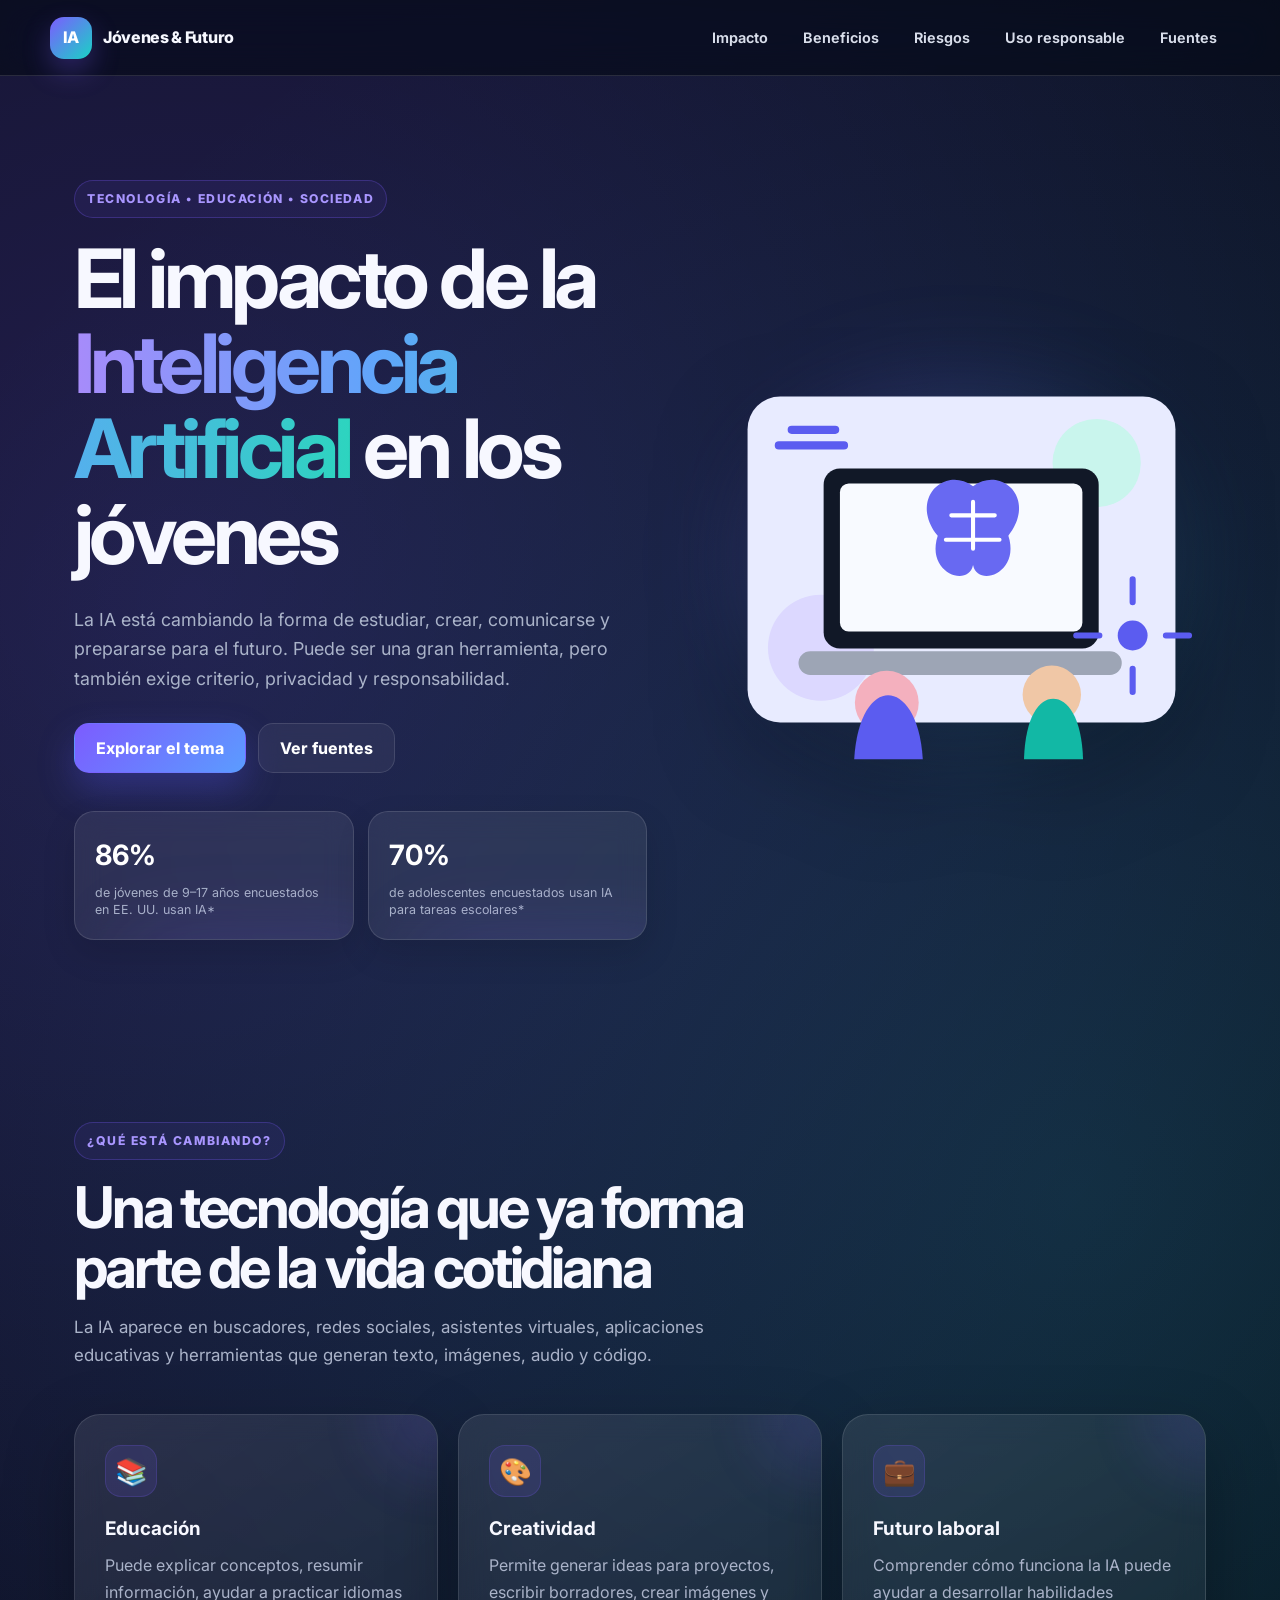
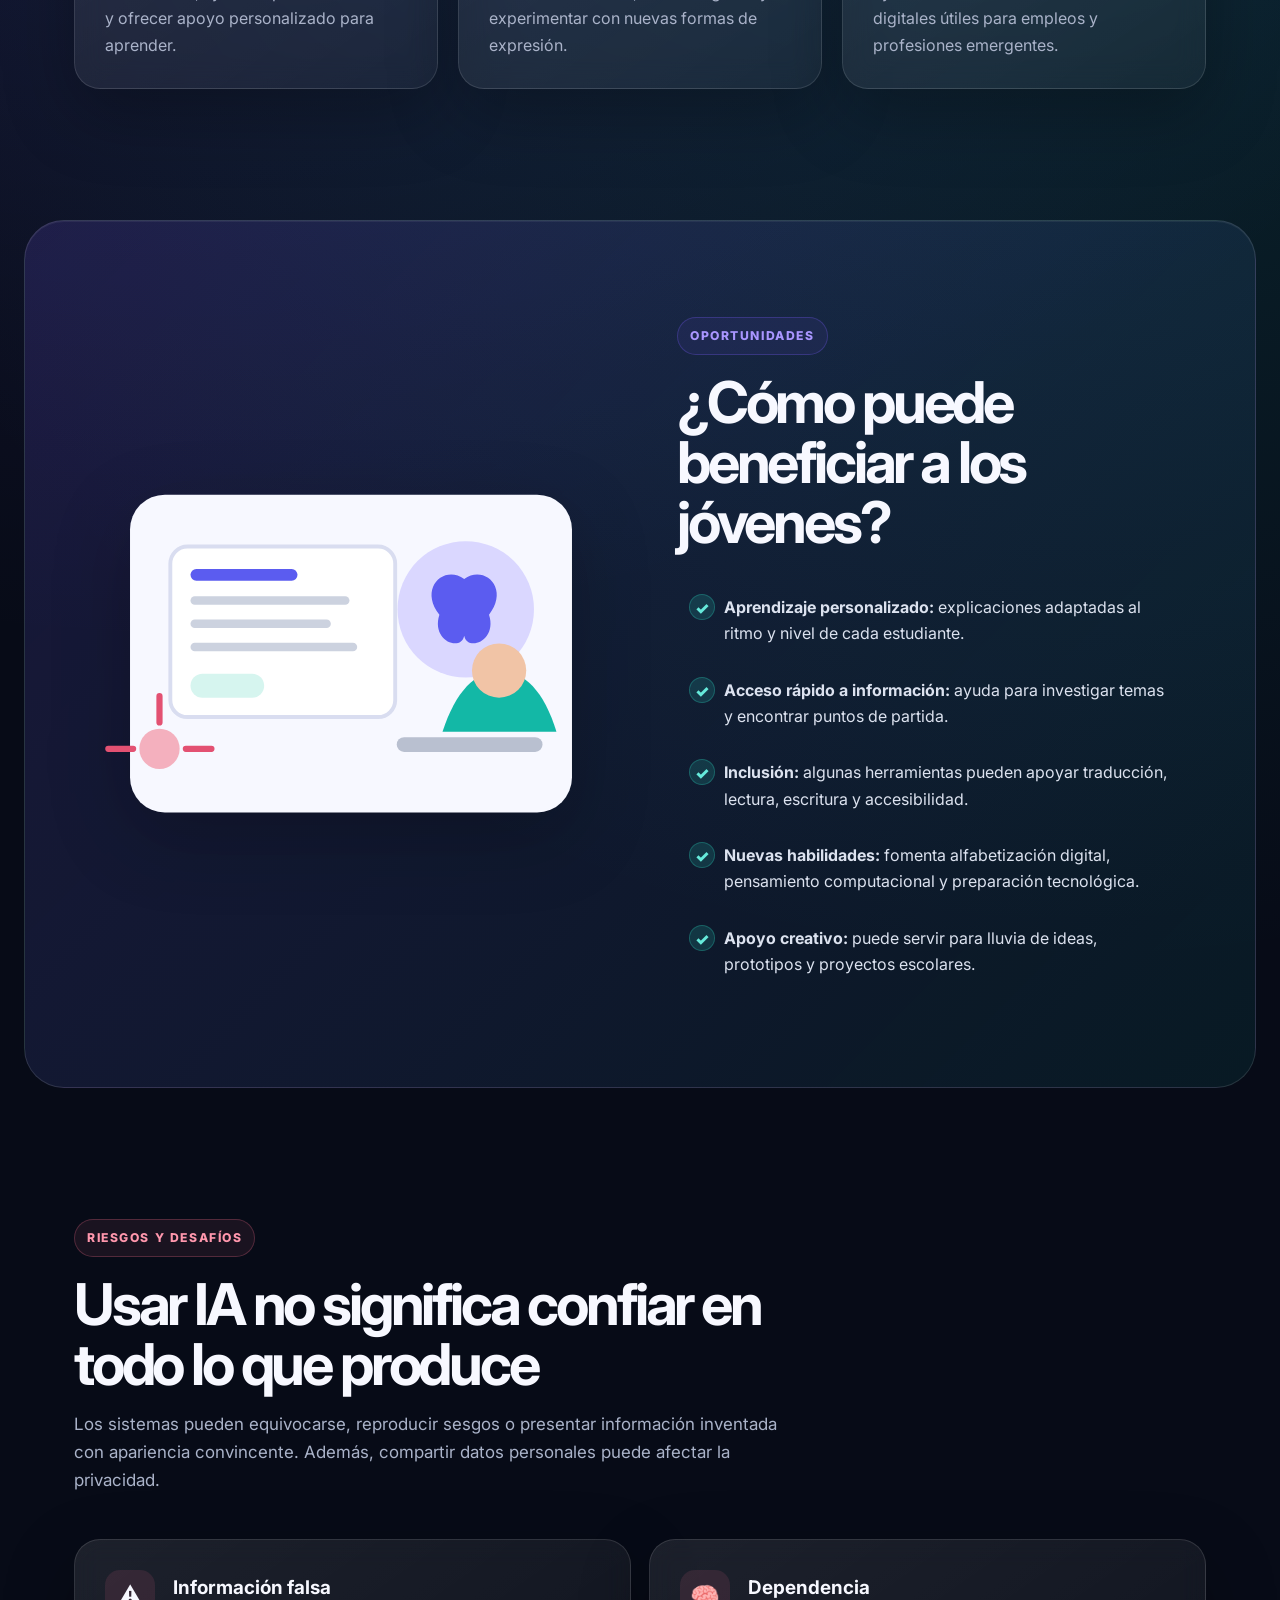
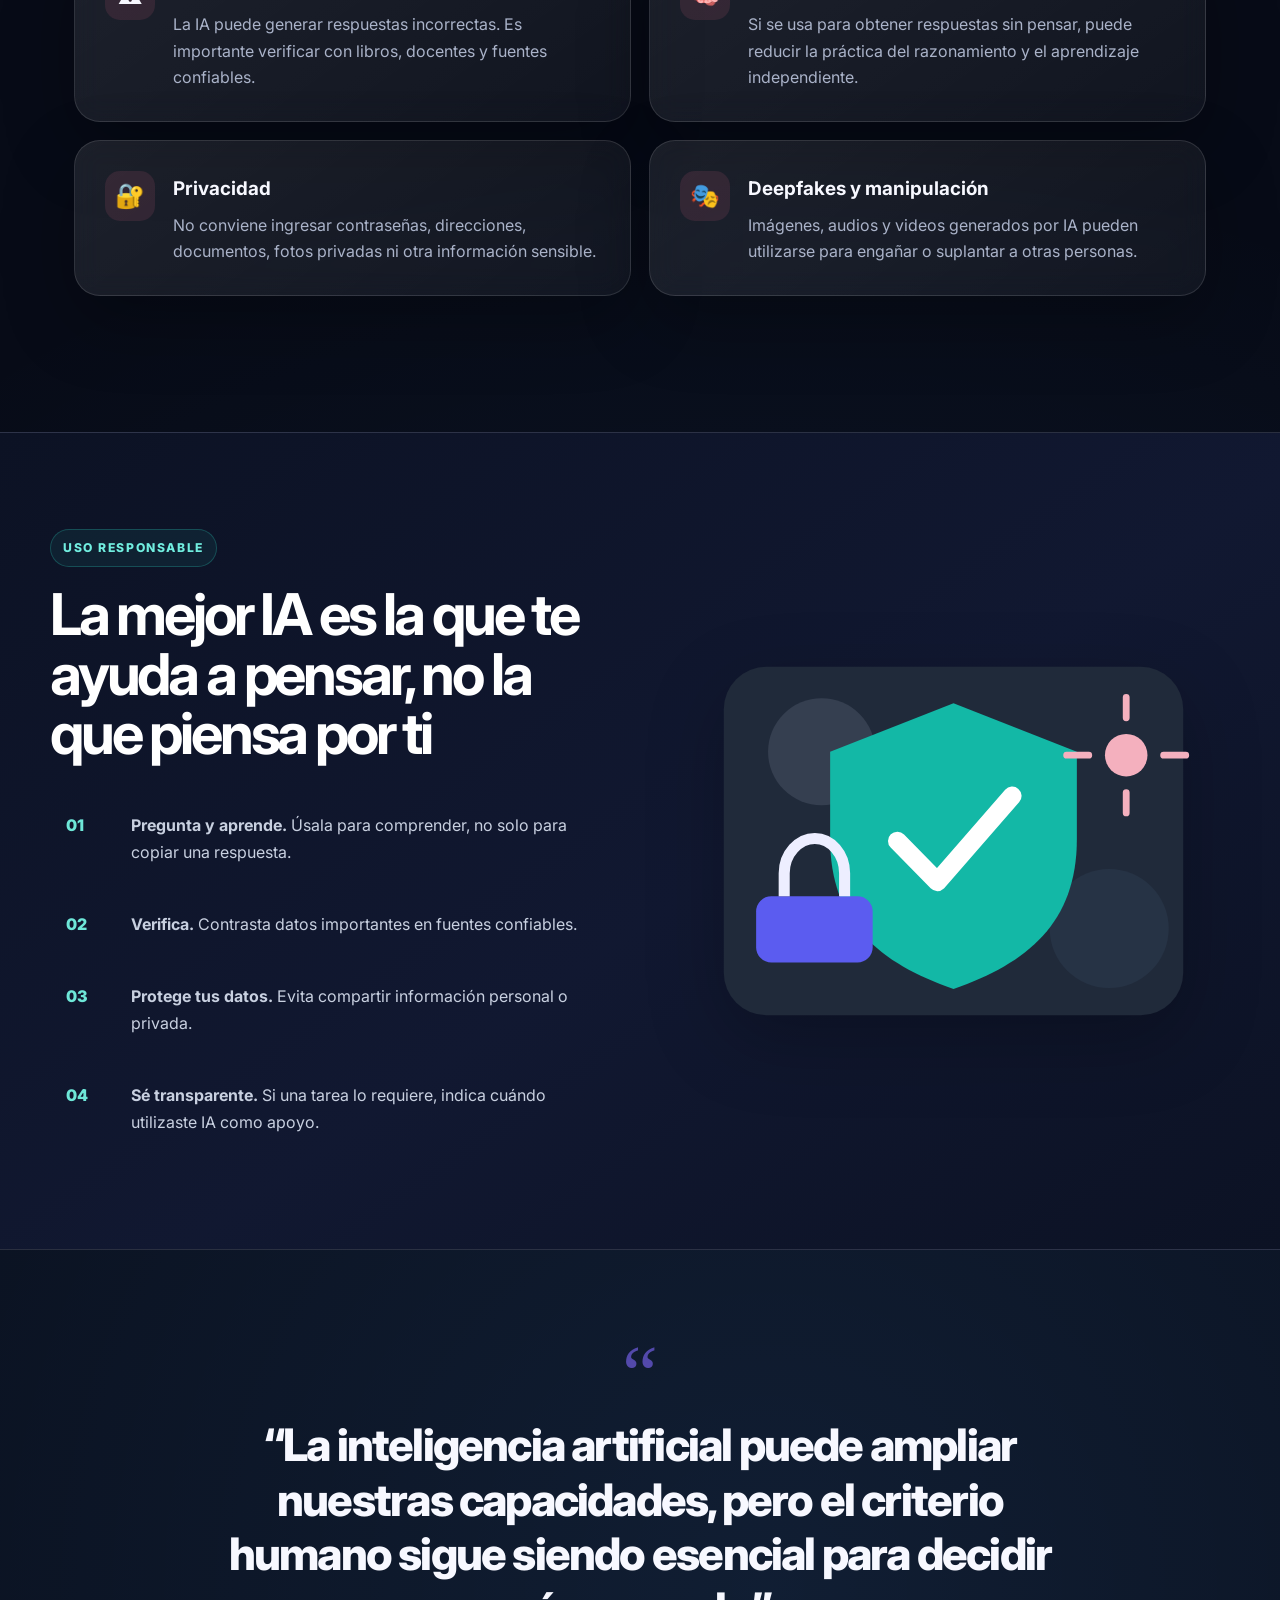
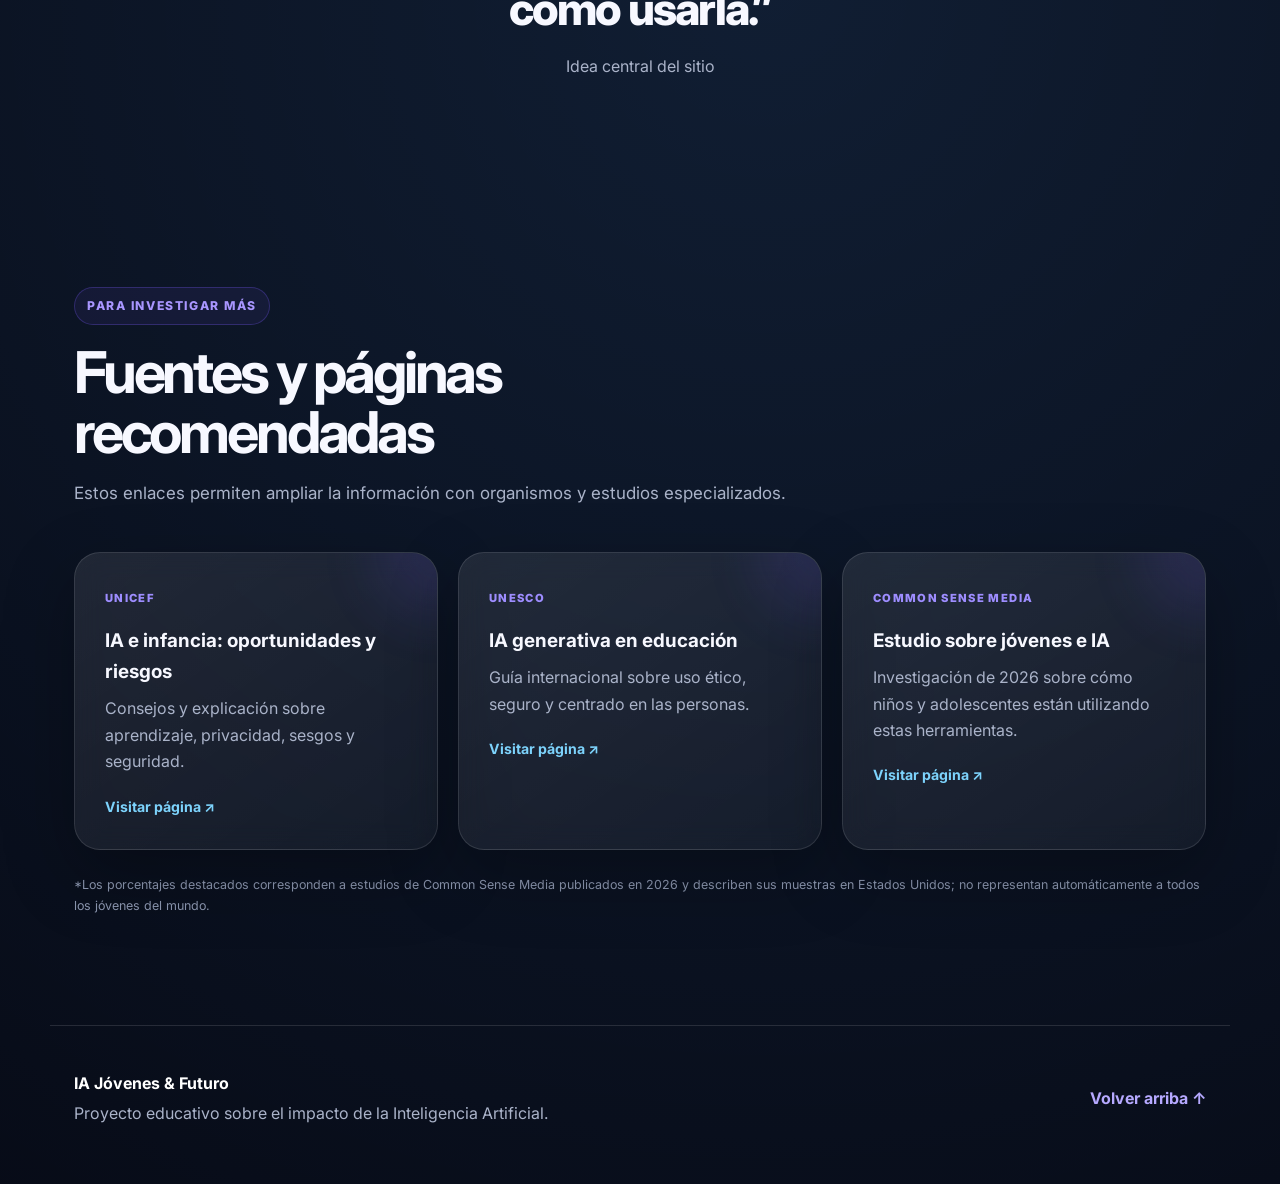
==== index.html @ 46a84ea4 "Add files via upload" ====
<!DOCTYPE html>
<html lang="es">
<head>
  <meta charset="UTF-8" />
  <meta name="viewport" content="width=device-width, initial-scale=1.0" />
  <meta name="description" content="Sitio educativo sobre el impacto de la inteligencia artificial en los jóvenes: beneficios, riesgos y uso responsable." />
  <title>IA y Jóvenes | Impacto de la Inteligencia Artificial</title>
  <link rel="preconnect" href="https://fonts.googleapis.com">
  <link rel="preconnect" href="https://fonts.gstatic.com" crossorigin>
  <link href="https://fonts.googleapis.com/css2?family=Inter:wght@400;500;600;700;800&display=swap" rel="stylesheet">
  <link rel="stylesheet" href="style.css" />
</head>
<body>
  <header class="topbar">
    <a class="brand" href="#inicio"><span class="brand-mark">IA</span><span>Jóvenes & Futuro</span></a>
    <button class="menu-btn" id="menuBtn" aria-label="Abrir menú">☰</button>
    <nav id="nav">
      <a href="#impacto">Impacto</a>
      <a href="#beneficios">Beneficios</a>
      <a href="#riesgos">Riesgos</a>
      <a href="#uso-responsable">Uso responsable</a>
      <a href="#fuentes">Fuentes</a>
    </nav>
  </header>

  <main>
    <section class="hero" id="inicio">
      <div class="hero-copy">
        <span class="eyebrow">Tecnología • Educación • Sociedad</span>
        <h1>El impacto de la <span>Inteligencia Artificial</span> en los jóvenes</h1>
        <p>La IA está cambiando la forma de estudiar, crear, comunicarse y prepararse para el futuro. Puede ser una gran herramienta, pero también exige criterio, privacidad y responsabilidad.</p>
        <div class="hero-actions">
          <a class="btn primary" href="#impacto">Explorar el tema</a>
          <a class="btn secondary" href="#fuentes">Ver fuentes</a>
        </div>
        <div class="stat-row">
          <div><strong>86%</strong><span>de jóvenes de 9–17 años encuestados en EE. UU. usan IA*</span></div>
          <div><strong>70%</strong><span>de adolescentes encuestados usan IA para tareas escolares*</span></div>
        </div>
      </div>
      <div class="hero-art">
        <img src="assets/hero-ai.svg" alt="Ilustración de jóvenes aprendiendo con inteligencia artificial" />
      </div>
    </section>

    <section class="section" id="impacto">
      <div class="section-heading">
        <span class="eyebrow">¿Qué está cambiando?</span>
        <h2>Una tecnología que ya forma parte de la vida cotidiana</h2>
        <p>La IA aparece en buscadores, redes sociales, asistentes virtuales, aplicaciones educativas y herramientas que generan texto, imágenes, audio y código.</p>
      </div>
      <div class="three-cards">
        <article class="card">
          <div class="icon">📚</div>
          <h3>Educación</h3>
          <p>Puede explicar conceptos, resumir información, ayudar a practicar idiomas y ofrecer apoyo personalizado para aprender.</p>
        </article>
        <article class="card">
          <div class="icon">🎨</div>
          <h3>Creatividad</h3>
          <p>Permite generar ideas para proyectos, escribir borradores, crear imágenes y experimentar con nuevas formas de expresión.</p>
        </article>
        <article class="card">
          <div class="icon">💼</div>
          <h3>Futuro laboral</h3>
          <p>Comprender cómo funciona la IA puede ayudar a desarrollar habilidades digitales útiles para empleos y profesiones emergentes.</p>
        </article>
      </div>
    </section>

    <section class="split section soft" id="beneficios">
      <div class="split-art"><img src="assets/learning-ai.svg" alt="Ilustración de aprendizaje con inteligencia artificial" /></div>
      <div class="split-copy">
        <span class="eyebrow">Oportunidades</span>
        <h2>¿Cómo puede beneficiar a los jóvenes?</h2>
        <ul class="check-list">
          <li><b>Aprendizaje personalizado:</b> explicaciones adaptadas al ritmo y nivel de cada estudiante.</li>
          <li><b>Acceso rápido a información:</b> ayuda para investigar temas y encontrar puntos de partida.</li>
          <li><b>Inclusión:</b> algunas herramientas pueden apoyar traducción, lectura, escritura y accesibilidad.</li>
          <li><b>Nuevas habilidades:</b> fomenta alfabetización digital, pensamiento computacional y preparación tecnológica.</li>
          <li><b>Apoyo creativo:</b> puede servir para lluvia de ideas, prototipos y proyectos escolares.</li>
        </ul>
      </div>
    </section>

    <section class="section" id="riesgos">
      <div class="section-heading">
        <span class="eyebrow danger-text">Riesgos y desafíos</span>
        <h2>Usar IA no significa confiar en todo lo que produce</h2>
        <p>Los sistemas pueden equivocarse, reproducir sesgos o presentar información inventada con apariencia convincente. Además, compartir datos personales puede afectar la privacidad.</p>
      </div>
      <div class="risk-grid">
        <article class="risk-card"><span>⚠️</span><div><h3>Información falsa</h3><p>La IA puede generar respuestas incorrectas. Es importante verificar con libros, docentes y fuentes confiables.</p></div></article>
        <article class="risk-card"><span>🧠</span><div><h3>Dependencia</h3><p>Si se usa para obtener respuestas sin pensar, puede reducir la práctica del razonamiento y el aprendizaje independiente.</p></div></article>
        <article class="risk-card"><span>🔐</span><div><h3>Privacidad</h3><p>No conviene ingresar contraseñas, direcciones, documentos, fotos privadas ni otra información sensible.</p></div></article>
        <article class="risk-card"><span>🎭</span><div><h3>Deepfakes y manipulación</h3><p>Imágenes, audios y videos generados por IA pueden utilizarse para engañar o suplantar a otras personas.</p></div></article>
      </div>
    </section>

    <section class="split section dark" id="uso-responsable">
      <div class="split-copy">
        <span class="eyebrow">Uso responsable</span>
        <h2>La mejor IA es la que te ayuda a pensar, no la que piensa por ti</h2>
        <div class="steps">
          <div><span>01</span><p><b>Pregunta y aprende.</b> Úsala para comprender, no solo para copiar una respuesta.</p></div>
          <div><span>02</span><p><b>Verifica.</b> Contrasta datos importantes en fuentes confiables.</p></div>
          <div><span>03</span><p><b>Protege tus datos.</b> Evita compartir información personal o privada.</p></div>
          <div><span>04</span><p><b>Sé transparente.</b> Si una tarea lo requiere, indica cuándo utilizaste IA como apoyo.</p></div>
        </div>
      </div>
      <div class="split-art"><img src="assets/safe-ai.svg" alt="Ilustración de seguridad y uso responsable de inteligencia artificial" /></div>
    </section>

    <section class="section quote-section">
      <blockquote>“La inteligencia artificial puede ampliar nuestras capacidades, pero el criterio humano sigue siendo esencial para decidir cómo usarla.”</blockquote>
      <p>Idea central del sitio</p>
    </section>

    <section class="section sources" id="fuentes">
      <div class="section-heading">
        <span class="eyebrow">Para investigar más</span>
        <h2>Fuentes y páginas recomendadas</h2>
        <p>Estos enlaces permiten ampliar la información con organismos y estudios especializados.</p>
      </div>
      <div class="source-grid">
        <a class="source-card" href="https://www.unicef.org/lac/crianza/seguridad-proteccion/inteligencia-artificial-infancia-oportunidades-riesgos-respuestas" target="_blank" rel="noopener noreferrer"><span>UNICEF</span><h3>IA e infancia: oportunidades y riesgos</h3><p>Consejos y explicación sobre aprendizaje, privacidad, sesgos y seguridad.</p><b>Visitar página ↗</b></a>
        <a class="source-card" href="https://www.unesco.org/es/articles/guia-para-el-uso-de-ia-generativa-en-educacion-e-investigacion" target="_blank" rel="noopener noreferrer"><span>UNESCO</span><h3>IA generativa en educación</h3><p>Guía internacional sobre uso ético, seguro y centrado en las personas.</p><b>Visitar página ↗</b></a>
        <a class="source-card" href="https://www.commonsensemedia.org/research/a-comprehensive-report-on-teens-tweens-and-ai" target="_blank" rel="noopener noreferrer"><span>COMMON SENSE MEDIA</span><h3>Estudio sobre jóvenes e IA</h3><p>Investigación de 2026 sobre cómo niños y adolescentes están utilizando estas herramientas.</p><b>Visitar página ↗</b></a>
      </div>
      <p class="footnote">*Los porcentajes destacados corresponden a estudios de Common Sense Media publicados en 2026 y describen sus muestras en Estados Unidos; no representan automáticamente a todos los jóvenes del mundo.</p>
    </section>
  </main>

  <footer>
    <div><strong>IA Jóvenes & Futuro</strong><p>Proyecto educativo sobre el impacto de la Inteligencia Artificial.</p></div>
    <a href="#inicio">Volver arriba ↑</a>
  </footer>
  <script src="app.js"></script>
</body>
</html>
---- style.css ----
:root{
  --bg:#070b17;
  --bg-soft:#0c1224;
  --surface:rgba(255,255,255,.075);
  --surface-strong:rgba(255,255,255,.11);
  --text:#f7f8ff;
  --muted:#aab3c9;
  --primary:#7c5cff;
  --primary-2:#19d3c5;
  --accent:#55a7ff;
  --danger:#ff6f91;
  --line:rgba(255,255,255,.12);
  --shadow:0 25px 70px rgba(0,0,0,.28);
  --radius:26px;
}

*{box-sizing:border-box}
html{scroll-behavior:smooth;scroll-padding-top:90px}
body{
  margin:0;
  font-family:Inter,system-ui,-apple-system,BlinkMacSystemFont,"Segoe UI",sans-serif;
  color:var(--text);
  background:
    radial-gradient(circle at 15% 10%,rgba(124,92,255,.23),transparent 30%),
    radial-gradient(circle at 84% 20%,rgba(25,211,197,.16),transparent 28%),
    radial-gradient(circle at 60% 80%,rgba(85,167,255,.12),transparent 30%),
    var(--bg);
  line-height:1.65;
  overflow-x:hidden;
}
body:before{
  content:"";
  position:fixed;
  inset:0;
  pointer-events:none;
  opacity:.2;
  background-image:linear-gradient(rgba(255,255,255,.025) 1px,transparent 1px),linear-gradient(90deg,rgba(255,255,255,.025) 1px,transparent 1px);
  background-size:42px 42px;
  mask-image:linear-gradient(to bottom,black,transparent 85%);
}
a{text-decoration:none;color:inherit}
img{max-width:100%}

.topbar{
  min-height:76px;
  padding:0 max(24px,calc((100% - 1180px)/2));
  display:flex;
  align-items:center;
  justify-content:space-between;
  position:sticky;
  top:0;
  z-index:100;
  background:rgba(7,11,23,.68);
  backdrop-filter:blur(18px) saturate(130%);
  -webkit-backdrop-filter:blur(18px) saturate(130%);
  border-bottom:1px solid var(--line);
}
.brand{display:flex;align-items:center;gap:11px;font-weight:800;letter-spacing:-.02em}
.brand-mark{
  width:42px;height:42px;border-radius:14px;display:grid;place-items:center;
  background:linear-gradient(135deg,var(--primary),var(--primary-2));
  color:white;box-shadow:0 12px 28px rgba(124,92,255,.3)
}
.topbar nav{display:flex;align-items:center;gap:9px}
.topbar nav a{
  padding:10px 13px;border-radius:12px;color:#d9deeb;font-size:.9rem;font-weight:650;
  transition:.22s ease
}
.topbar nav a:hover{color:white;background:rgba(255,255,255,.08);transform:translateY(-1px)}
.menu-btn{display:none;color:white;border:1px solid var(--line);background:var(--surface);border-radius:12px;padding:7px 11px;font-size:1.35rem;cursor:pointer}

.hero{
  max-width:1180px;margin:0 auto;padding:104px 24px 86px;
  min-height:calc(100vh - 76px);
  display:grid;grid-template-columns:1.08fr .92fr;gap:70px;align-items:center
}
.hero-copy{position:relative;z-index:2}
.eyebrow{
  display:inline-flex;align-items:center;gap:8px;
  color:#a996ff;font-weight:800;font-size:.76rem;letter-spacing:.13em;text-transform:uppercase;
  margin-bottom:18px;padding:8px 12px;border:1px solid rgba(124,92,255,.28);border-radius:999px;
  background:rgba(124,92,255,.08)
}
.hero h1,.section h2{line-height:1.04;letter-spacing:-.055em;margin:0}
.hero h1{font-size:clamp(3.3rem,6.4vw,6.4rem);max-width:820px}
.hero h1 span{
  background:linear-gradient(90deg,#a78bfa 0%,#60a5fa 46%,#2dd4bf 100%);
  -webkit-background-clip:text;background-clip:text;color:transparent
}
.hero-copy>p{font-size:1.12rem;color:var(--muted);max-width:680px;margin:28px 0 30px}
.hero-actions{display:flex;gap:12px;flex-wrap:wrap}
.btn{
  display:inline-flex;align-items:center;justify-content:center;min-height:50px;padding:0 21px;
  border-radius:15px;font-weight:750;transition:.25s ease;border:1px solid transparent
}
.btn:hover{transform:translateY(-3px)}
.primary{background:linear-gradient(135deg,var(--primary),#5b9cff);color:white;box-shadow:0 16px 36px rgba(87,87,244,.3)}
.secondary{border-color:var(--line);background:rgba(255,255,255,.055);color:white;backdrop-filter:blur(10px)}
.secondary:hover{background:rgba(255,255,255,.1)}
.stat-row{display:grid;grid-template-columns:repeat(2,minmax(0,1fr));gap:14px;margin-top:38px}
.stat-row div{
  position:relative;overflow:hidden;background:var(--surface);border:1px solid var(--line);
  border-radius:20px;padding:20px;backdrop-filter:blur(14px);box-shadow:0 14px 34px rgba(0,0,0,.12)
}
.stat-row div:after{content:"";position:absolute;inset:auto -20% -65% 20%;height:80px;background:var(--primary);filter:blur(45px);opacity:.2}
.stat-row strong{font-size:1.75rem;display:block;color:white}
.stat-row span{display:block;color:var(--muted);font-size:.78rem;line-height:1.4;margin-top:5px}
.hero-art{position:relative}
.hero-art:before{
  content:"";position:absolute;inset:12% 8%;border-radius:50%;background:linear-gradient(135deg,rgba(124,92,255,.35),rgba(25,211,197,.2));filter:blur(55px)
}
.hero-art img{position:relative;width:100%;display:block;filter:drop-shadow(0 30px 45px rgba(0,0,0,.26));animation:float 5.5s ease-in-out infinite}
@keyframes float{0%,100%{transform:translateY(0)}50%{transform:translateY(-12px)}}

.section{max-width:1180px;margin:0 auto;padding:96px 24px;position:relative}
.section-heading{max-width:780px;margin-bottom:44px}
.section h2{font-size:clamp(2.35rem,4.5vw,4.2rem)}
.section-heading p{color:var(--muted);font-size:1.06rem;max-width:720px}
.three-cards,.source-grid{display:grid;grid-template-columns:repeat(3,1fr);gap:20px}
.card,.risk-card,.source-card{
  background:linear-gradient(145deg,rgba(255,255,255,.09),rgba(255,255,255,.045));
  border:1px solid var(--line);border-radius:var(--radius);padding:30px;
  box-shadow:var(--shadow);backdrop-filter:blur(14px);position:relative;overflow:hidden
}
.card:before,.source-card:before{
  content:"";position:absolute;width:130px;height:130px;border-radius:50%;right:-65px;top:-65px;
  background:var(--primary);filter:blur(28px);opacity:.12
}
.card{transition:transform .25s ease,border-color .25s ease,background .25s ease}
.card:hover{transform:translateY(-8px);border-color:rgba(124,92,255,.42);background:linear-gradient(145deg,rgba(255,255,255,.12),rgba(255,255,255,.055))}
.card .icon{width:52px;height:52px;border-radius:16px;display:grid;place-items:center;font-size:1.65rem;background:rgba(124,92,255,.13);border:1px solid rgba(124,92,255,.2)}
.card h3,.risk-card h3,.source-card h3{margin:16px 0 8px;font-size:1.18rem}
.card p,.risk-card p,.source-card p{margin:0;color:var(--muted)}

.soft{
  max-width:calc(100% - 48px);margin:35px auto;border-radius:40px;
  background:linear-gradient(135deg,rgba(124,92,255,.16),rgba(25,211,197,.075));
  border:1px solid var(--line);padding-left:max(24px,calc((100% - 1132px)/2));padding-right:max(24px,calc((100% - 1132px)/2));
  box-shadow:inset 0 1px rgba(255,255,255,.06)
}
.split{display:grid;grid-template-columns:1fr 1fr;gap:74px;align-items:center}
.split-art img{width:100%;display:block;filter:drop-shadow(0 24px 38px rgba(0,0,0,.22))}
.check-list{padding:0;margin:28px 0 0;list-style:none;display:grid;gap:4px}
.check-list li{position:relative;padding:13px 14px 13px 47px;border-radius:14px;color:#dce2ef}
.check-list li:hover{background:rgba(255,255,255,.045)}
.check-list li:before{content:'✓';position:absolute;left:12px;top:13px;width:24px;height:24px;border-radius:50%;display:grid;place-items:center;background:rgba(45,212,191,.16);color:#66eadb;font-weight:900;border:1px solid rgba(45,212,191,.28)}

.risk-grid{display:grid;grid-template-columns:repeat(2,1fr);gap:18px}
.risk-card{display:flex;gap:18px;transition:.25s ease}
.risk-card:hover{transform:translateY(-5px);border-color:rgba(255,111,145,.35)}
.risk-card>span{flex:0 0 50px;width:50px;height:50px;display:grid;place-items:center;border-radius:15px;background:rgba(255,111,145,.11);font-size:1.5rem}
.risk-card h3{margin-top:2px}.danger-text{color:#ff97ad;border-color:rgba(255,111,145,.25);background:rgba(255,111,145,.08)}

.dark{
  max-width:none;background:linear-gradient(145deg,#0c1224,#111831 55%,#0c1224);
  color:#fff;padding-left:max(24px,calc((100% - 1180px)/2));padding-right:max(24px,calc((100% - 1180px)/2));
  margin-top:40px;border-top:1px solid var(--line);border-bottom:1px solid var(--line)
}
.dark .eyebrow{color:#71eee0;border-color:rgba(45,212,191,.25);background:rgba(45,212,191,.075)}
.steps{margin-top:30px;display:grid;gap:10px}
.steps>div{display:grid;grid-template-columns:52px 1fr;gap:13px;padding:17px 15px;border:1px solid transparent;border-radius:15px;transition:.2s ease}
.steps>div:hover{background:rgba(255,255,255,.045);border-color:var(--line)}
.steps span{font-weight:850;color:#6ee7d8}.steps p{margin:0;color:#c8d0e0}

.quote-section{text-align:center;max-width:940px}
.quote-section:before{content:"“";display:block;font-size:5rem;line-height:.7;color:#8069ff;opacity:.6;font-family:Georgia,serif}
.quote-section blockquote{font-size:clamp(1.8rem,3.5vw,3.1rem);line-height:1.22;font-weight:800;letter-spacing:-.04em;margin:16px 0 0}
.quote-section p{color:var(--muted)}
.source-card{display:block;transition:.25s ease}
.source-card:hover{transform:translateY(-7px);border-color:rgba(96,165,250,.36);box-shadow:0 28px 60px rgba(0,0,0,.32)}
.source-card>span{font-size:.7rem;font-weight:850;letter-spacing:.12em;color:#9e8dff}
.source-card b{display:inline-block;margin-top:20px;font-size:.88rem;color:#7dd3fc}
.footnote{color:#8d98b1;font-size:.78rem;margin-top:25px}

footer{max-width:1180px;margin:0 auto;padding:44px 24px 58px;border-top:1px solid var(--line);display:flex;align-items:center;justify-content:space-between;color:var(--muted)}
footer strong{color:white}footer p{margin:4px 0 0}footer a{color:#b6a9ff;font-weight:700}

.reveal{opacity:0;transform:translateY(24px);transition:opacity .7s ease,transform .7s ease}
.reveal.visible{opacity:1;transform:none}

@media(max-width:900px){
  .topbar nav{display:none;position:absolute;top:76px;left:14px;right:14px;background:rgba(12,18,36,.97);padding:14px;border:1px solid var(--line);border-radius:18px;flex-direction:column;align-items:stretch;box-shadow:var(--shadow)}
  .topbar nav.open{display:flex}.menu-btn{display:block}
  .hero,.split{grid-template-columns:1fr}.hero{padding-top:62px;gap:44px;min-height:auto}.hero-art{order:-1}.hero-art img{max-width:520px;margin:auto}
  .three-cards,.source-grid{grid-template-columns:1fr}.risk-grid{grid-template-columns:1fr}.soft{max-width:calc(100% - 24px);border-radius:30px}.stat-row{grid-template-columns:1fr 1fr}
}
@media(max-width:560px){
  .topbar{min-height:68px}.brand span:last-child{font-size:.92rem}.brand-mark{width:38px;height:38px}
  .hero{padding:46px 18px 66px}.hero h1{font-size:clamp(2.7rem,14vw,4rem)}.hero-copy>p{font-size:1rem}
  .section{padding:72px 18px}.section h2{font-size:2.45rem}.stat-row{grid-template-columns:1fr}.hero-actions{display:grid}.btn{width:100%}
  .card,.risk-card,.source-card{padding:23px;border-radius:22px}.soft{padding-left:18px;padding-right:18px}
  footer{align-items:flex-start;gap:20px;flex-direction:column;padding-left:18px;padding-right:18px}
}
@media(prefers-reduced-motion:reduce){*{scroll-behavior:auto!important}.hero-art img{animation:none}.reveal{opacity:1;transform:none;transition:none}}
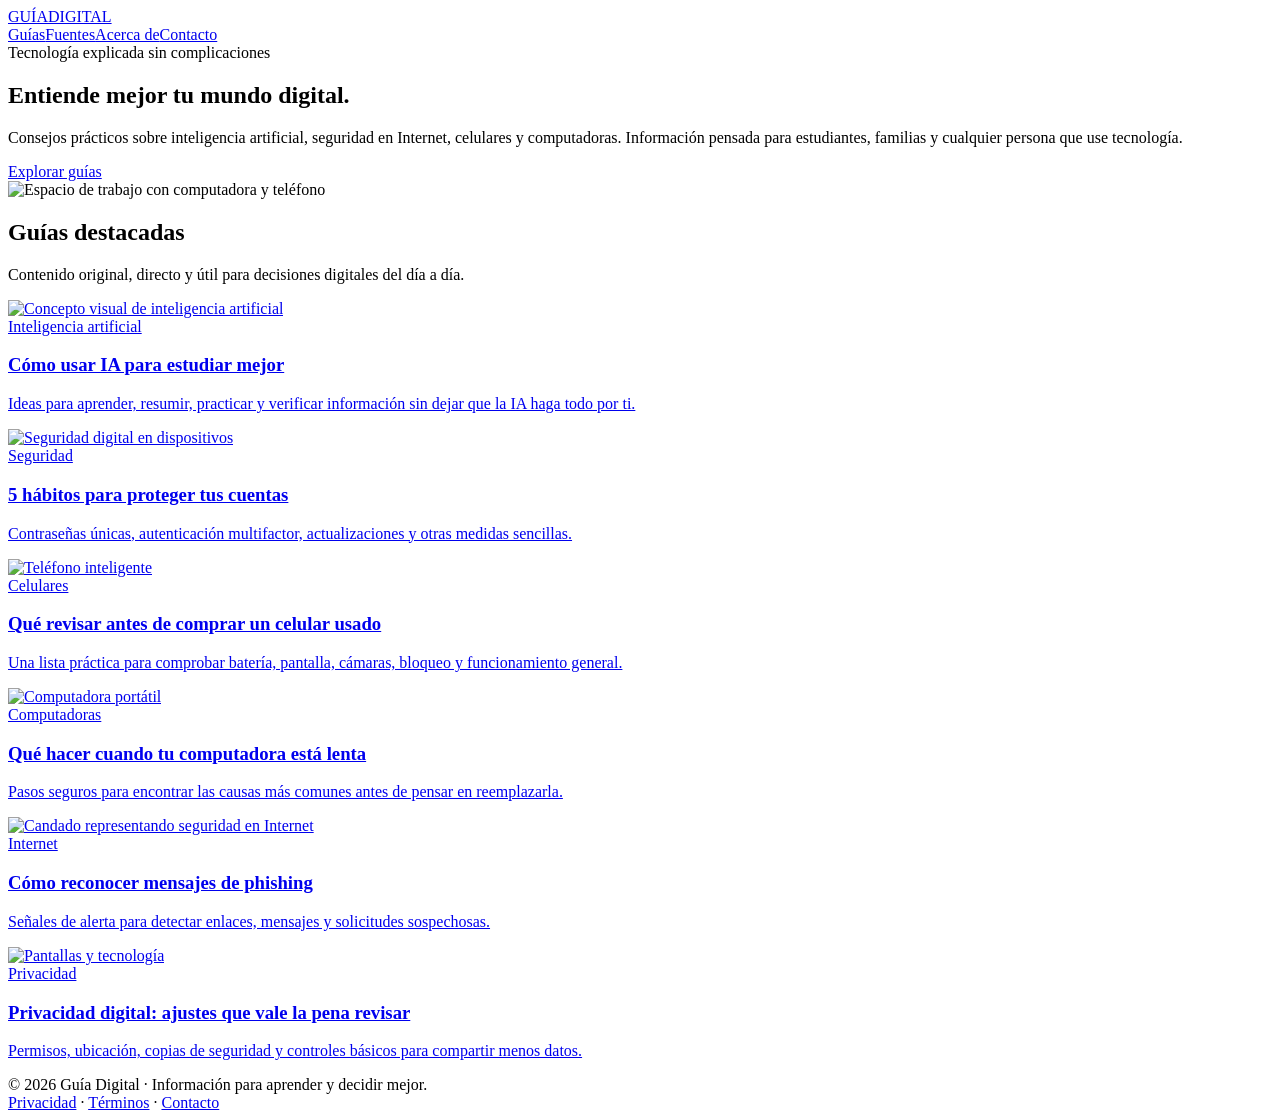
==== commit 0a7a35e3: "Actualizar sitio a Guia Digital Updated the HTML structure and content, including changes to the tit" ====
--- a/index.html
+++ b/index.html
@@ -1,140 +1,13 @@
-<!DOCTYPE html>
-<html lang="es">
-<head>
-  <meta charset="UTF-8" />
-  <meta name="viewport" content="width=device-width, initial-scale=1.0" />
-  <meta name="description" content="Sitio educativo sobre el impacto de la inteligencia artificial en los jóvenes: beneficios, riesgos y uso responsable." />
-  <title>IA y Jóvenes | Impacto de la Inteligencia Artificial</title>
-  <link rel="preconnect" href="https://fonts.googleapis.com">
-  <link rel="preconnect" href="https://fonts.gstatic.com" crossorigin>
-  <link href="https://fonts.googleapis.com/css2?family=Inter:wght@400;500;600;700;800&display=swap" rel="stylesheet">
-  <link rel="stylesheet" href="style.css" />
-</head>
-<body>
-  <header class="topbar">
-    <a class="brand" href="#inicio"><span class="brand-mark">IA</span><span>Jóvenes & Futuro</span></a>
-    <button class="menu-btn" id="menuBtn" aria-label="Abrir menú">☰</button>
-    <nav id="nav">
-      <a href="#impacto">Impacto</a>
-      <a href="#beneficios">Beneficios</a>
-      <a href="#riesgos">Riesgos</a>
-      <a href="#uso-responsable">Uso responsable</a>
-      <a href="#fuentes">Fuentes</a>
-    </nav>
-  </header>
-
-  <main>
-    <section class="hero" id="inicio">
-      <div class="hero-copy">
-        <span class="eyebrow">Tecnología • Educación • Sociedad</span>
-        <h1>El impacto de la <span>Inteligencia Artificial</span> en los jóvenes</h1>
-        <p>La IA está cambiando la forma de estudiar, crear, comunicarse y prepararse para el futuro. Puede ser una gran herramienta, pero también exige criterio, privacidad y responsabilidad.</p>
-        <div class="hero-actions">
-          <a class="btn primary" href="#impacto">Explorar el tema</a>
-          <a class="btn secondary" href="#fuentes">Ver fuentes</a>
-        </div>
-        <div class="stat-row">
-          <div><strong>86%</strong><span>de jóvenes de 9–17 años encuestados en EE. UU. usan IA*</span></div>
-          <div><strong>70%</strong><span>de adolescentes encuestados usan IA para tareas escolares*</span></div>
-        </div>
-      </div>
-      <div class="hero-art">
-        <img src="assets/hero-ai.svg" alt="Ilustración de jóvenes aprendiendo con inteligencia artificial" />
-      </div>
-    </section>
-
-    <section class="section" id="impacto">
-      <div class="section-heading">
-        <span class="eyebrow">¿Qué está cambiando?</span>
-        <h2>Una tecnología que ya forma parte de la vida cotidiana</h2>
-        <p>La IA aparece en buscadores, redes sociales, asistentes virtuales, aplicaciones educativas y herramientas que generan texto, imágenes, audio y código.</p>
-      </div>
-      <div class="three-cards">
-        <article class="card">
-          <div class="icon">📚</div>
-          <h3>Educación</h3>
-          <p>Puede explicar conceptos, resumir información, ayudar a practicar idiomas y ofrecer apoyo personalizado para aprender.</p>
-        </article>
-        <article class="card">
-          <div class="icon">🎨</div>
-          <h3>Creatividad</h3>
-          <p>Permite generar ideas para proyectos, escribir borradores, crear imágenes y experimentar con nuevas formas de expresión.</p>
-        </article>
-        <article class="card">
-          <div class="icon">💼</div>
-          <h3>Futuro laboral</h3>
-          <p>Comprender cómo funciona la IA puede ayudar a desarrollar habilidades digitales útiles para empleos y profesiones emergentes.</p>
-        </article>
-      </div>
-    </section>
-
-    <section class="split section soft" id="beneficios">
-      <div class="split-art"><img src="assets/learning-ai.svg" alt="Ilustración de aprendizaje con inteligencia artificial" /></div>
-      <div class="split-copy">
-        <span class="eyebrow">Oportunidades</span>
-        <h2>¿Cómo puede beneficiar a los jóvenes?</h2>
-        <ul class="check-list">
-          <li><b>Aprendizaje personalizado:</b> explicaciones adaptadas al ritmo y nivel de cada estudiante.</li>
-          <li><b>Acceso rápido a información:</b> ayuda para investigar temas y encontrar puntos de partida.</li>
-          <li><b>Inclusión:</b> algunas herramientas pueden apoyar traducción, lectura, escritura y accesibilidad.</li>
-          <li><b>Nuevas habilidades:</b> fomenta alfabetización digital, pensamiento computacional y preparación tecnológica.</li>
-          <li><b>Apoyo creativo:</b> puede servir para lluvia de ideas, prototipos y proyectos escolares.</li>
-        </ul>
-      </div>
-    </section>
-
-    <section class="section" id="riesgos">
-      <div class="section-heading">
-        <span class="eyebrow danger-text">Riesgos y desafíos</span>
-        <h2>Usar IA no significa confiar en todo lo que produce</h2>
-        <p>Los sistemas pueden equivocarse, reproducir sesgos o presentar información inventada con apariencia convincente. Además, compartir datos personales puede afectar la privacidad.</p>
-      </div>
-      <div class="risk-grid">
-        <article class="risk-card"><span>⚠️</span><div><h3>Información falsa</h3><p>La IA puede generar respuestas incorrectas. Es importante verificar con libros, docentes y fuentes confiables.</p></div></article>
-        <article class="risk-card"><span>🧠</span><div><h3>Dependencia</h3><p>Si se usa para obtener respuestas sin pensar, puede reducir la práctica del razonamiento y el aprendizaje independiente.</p></div></article>
-        <article class="risk-card"><span>🔐</span><div><h3>Privacidad</h3><p>No conviene ingresar contraseñas, direcciones, documentos, fotos privadas ni otra información sensible.</p></div></article>
-        <article class="risk-card"><span>🎭</span><div><h3>Deepfakes y manipulación</h3><p>Imágenes, audios y videos generados por IA pueden utilizarse para engañar o suplantar a otras personas.</p></div></article>
-      </div>
-    </section>
-
-    <section class="split section dark" id="uso-responsable">
-      <div class="split-copy">
-        <span class="eyebrow">Uso responsable</span>
-        <h2>La mejor IA es la que te ayuda a pensar, no la que piensa por ti</h2>
-        <div class="steps">
-          <div><span>01</span><p><b>Pregunta y aprende.</b> Úsala para comprender, no solo para copiar una respuesta.</p></div>
-          <div><span>02</span><p><b>Verifica.</b> Contrasta datos importantes en fuentes confiables.</p></div>
-          <div><span>03</span><p><b>Protege tus datos.</b> Evita compartir información personal o privada.</p></div>
-          <div><span>04</span><p><b>Sé transparente.</b> Si una tarea lo requiere, indica cuándo utilizaste IA como apoyo.</p></div>
-        </div>
-      </div>
-      <div class="split-art"><img src="assets/safe-ai.svg" alt="Ilustración de seguridad y uso responsable de inteligencia artificial" /></div>
-    </section>
-
-    <section class="section quote-section">
-      <blockquote>“La inteligencia artificial puede ampliar nuestras capacidades, pero el criterio humano sigue siendo esencial para decidir cómo usarla.”</blockquote>
-      <p>Idea central del sitio</p>
-    </section>
-
-    <section class="section sources" id="fuentes">
-      <div class="section-heading">
-        <span class="eyebrow">Para investigar más</span>
-        <h2>Fuentes y páginas recomendadas</h2>
-        <p>Estos enlaces permiten ampliar la información con organismos y estudios especializados.</p>
-      </div>
-      <div class="source-grid">
-        <a class="source-card" href="https://www.unicef.org/lac/crianza/seguridad-proteccion/inteligencia-artificial-infancia-oportunidades-riesgos-respuestas" target="_blank" rel="noopener noreferrer"><span>UNICEF</span><h3>IA e infancia: oportunidades y riesgos</h3><p>Consejos y explicación sobre aprendizaje, privacidad, sesgos y seguridad.</p><b>Visitar página ↗</b></a>
-        <a class="source-card" href="https://www.unesco.org/es/articles/guia-para-el-uso-de-ia-generativa-en-educacion-e-investigacion" target="_blank" rel="noopener noreferrer"><span>UNESCO</span><h3>IA generativa en educación</h3><p>Guía internacional sobre uso ético, seguro y centrado en las personas.</p><b>Visitar página ↗</b></a>
-        <a class="source-card" href="https://www.commonsensemedia.org/research/a-comprehensive-report-on-teens-tweens-and-ai" target="_blank" rel="noopener noreferrer"><span>COMMON SENSE MEDIA</span><h3>Estudio sobre jóvenes e IA</h3><p>Investigación de 2026 sobre cómo niños y adolescentes están utilizando estas herramientas.</p><b>Visitar página ↗</b></a>
-      </div>
-      <p class="footnote">*Los porcentajes destacados corresponden a estudios de Common Sense Media publicados en 2026 y describen sus muestras en Estados Unidos; no representan automáticamente a todos los jóvenes del mundo.</p>
-    </section>
-  </main>
-
-  <footer>
-    <div><strong>IA Jóvenes & Futuro</strong><p>Proyecto educativo sobre el impacto de la Inteligencia Artificial.</p></div>
-    <a href="#inicio">Volver arriba ↑</a>
-  </footer>
-  <script src="app.js"></script>
-</body>
-</html>
+<!doctype html><html lang="es"><head><script async src="https://pagead2.googlesyndication.com/pagead/js/adsbygoogle.js?client=ca-pub-3367252600270071"
+     crossorigin="anonymous"></script><meta charset="utf-8"><meta name="viewport" content="width=device-width,initial-scale=1"><meta name="description" content="Guías claras sobre tecnología, inteligencia artificial, seguridad digital y dispositivos para la vida diaria."><title>Guía Digital | Tecnología para todos</title><link rel="stylesheet" href="styles.css"></head><body>
+<header class="top"><nav class="wrap"><a class="brand" href="index.html">GUÍA<span>DIGITAL</span></a><div class="links"><a href="#guias">Guías</a><a href="#fuentes">Fuentes</a><a href="acerca.html">Acerca de</a><a href="contacto.html">Contacto</a></div></nav></header>
+<main><section class="hero"><div class="wrap hero-grid"><div><div class="eyebrow">Tecnología explicada sin complicaciones</div><h1>Entiende mejor tu mundo digital.</h1><p class="lead">Consejos prácticos sobre inteligencia artificial, seguridad en Internet, celulares y computadoras. Información pensada para estudiantes, familias y cualquier persona que use tecnología.</p><a class="btn" href="#guias">Explorar guías</a></div><img src="https://images.unsplash.com/photo-1624909071865-52f42fbe0650?auto=format&fit=crop&w=1400&q=82" alt="Espacio de trabajo con computadora y teléfono"></div></section>
+<section id="guias"><div class="wrap"><h2 class="section-title">Guías destacadas</h2><p class="section-sub">Contenido original, directo y útil para decisiones digitales del día a día.</p><div class="grid">
+<a class="card" href="articulos/ia-estudio.html"><img src="https://images.unsplash.com/photo-1677442136019-21780ecad995?auto=format&fit=crop&w=900&q=80" alt="Concepto visual de inteligencia artificial"><div class="pad"><span class="tag">Inteligencia artificial</span><h3>Cómo usar IA para estudiar mejor</h3><p>Ideas para aprender, resumir, practicar y verificar información sin dejar que la IA haga todo por ti.</p></div></a>
+<a class="card" href="articulos/cuentas-seguras.html"><img src="https://images.unsplash.com/photo-1563013544-824ae1b704d3?auto=format&fit=crop&w=900&q=80" alt="Seguridad digital en dispositivos"><div class="pad"><span class="tag">Seguridad</span><h3>5 hábitos para proteger tus cuentas</h3><p>Contraseñas únicas, autenticación multifactor, actualizaciones y otras medidas sencillas.</p></div></a>
+<a class="card" href="articulos/celular-usado.html"><img src="https://images.unsplash.com/photo-1511707171634-5f897ff02aa9?auto=format&fit=crop&w=900&q=80" alt="Teléfono inteligente"><div class="pad"><span class="tag">Celulares</span><h3>Qué revisar antes de comprar un celular usado</h3><p>Una lista práctica para comprobar batería, pantalla, cámaras, bloqueo y funcionamiento general.</p></div></a>
+<a class="card" href="articulos/pc-lenta.html"><img src="https://images.unsplash.com/photo-1496181133206-80ce9b88a853?auto=format&fit=crop&w=900&q=80" alt="Computadora portátil"><div class="pad"><span class="tag">Computadoras</span><h3>Qué hacer cuando tu computadora está lenta</h3><p>Pasos seguros para encontrar las causas más comunes antes de pensar en reemplazarla.</p></div></a>
+<a class="card" href="articulos/phishing.html"><img src="https://images.unsplash.com/photo-1614064641938-3bbee52942c7?auto=format&fit=crop&w=900&q=80" alt="Candado representando seguridad en Internet"><div class="pad"><span class="tag">Internet</span><h3>Cómo reconocer mensajes de phishing</h3><p>Señales de alerta para detectar enlaces, mensajes y solicitudes sospechosas.</p></div></a>
+<a class="card" href="articulos/privacidad.html"><img src="https://images.unsplash.com/photo-1550751827-4bd374c3f58b?auto=format&fit=crop&w=900&q=80" alt="Pantallas y tecnología"><div class="pad"><span class="tag">Privacidad</span><h3>Privacidad digital: ajustes que vale la pena revisar</h3><p>Permisos, ubicación, copias de seguridad y controles básicos para compartir menos datos.</p></div></a>
+</div></div></section>
+<footer><div class="wrap foot"><div>© 2026 Guía Digital · Información para aprender y decidir mejor.</div><div><a href="privacidad.html">Privacidad</a> · <a href="terminos.html">Términos</a> · <a href="contacto.html">Contacto</a></div></div></footer></body></html>
